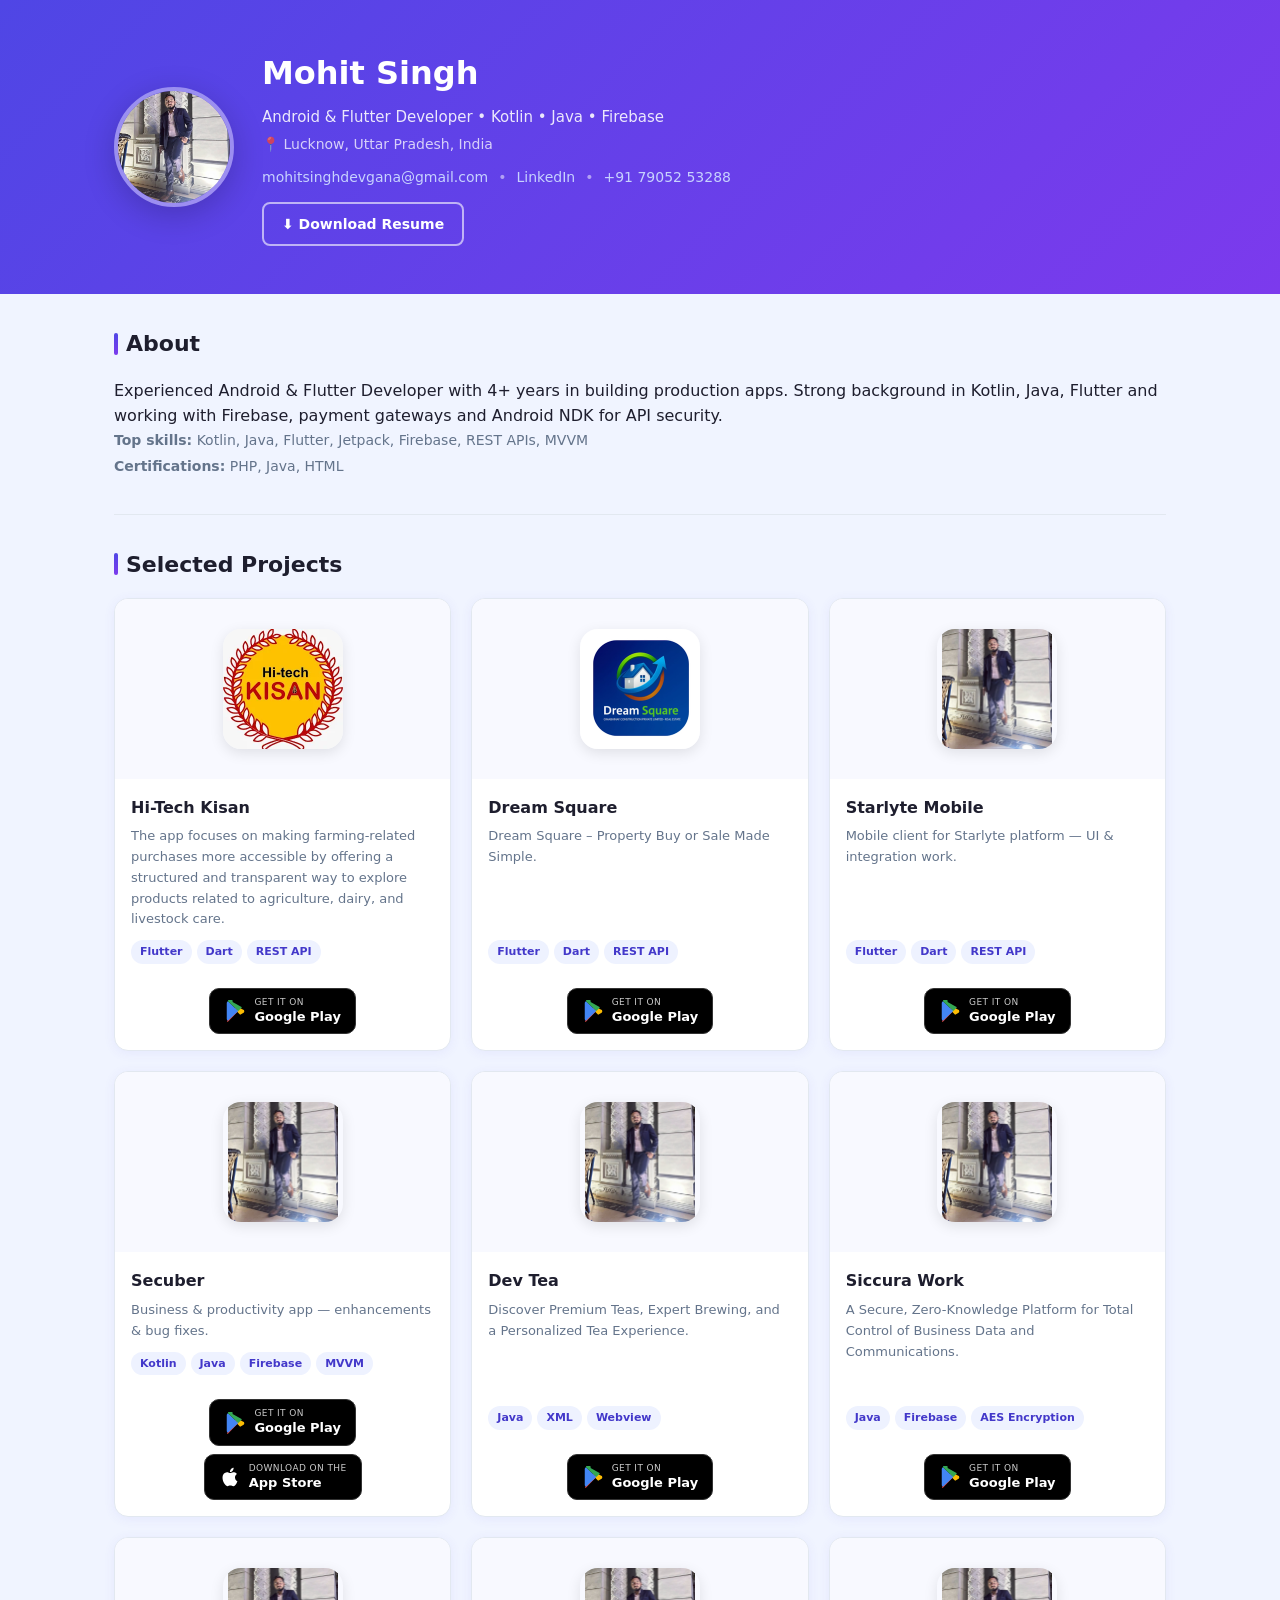
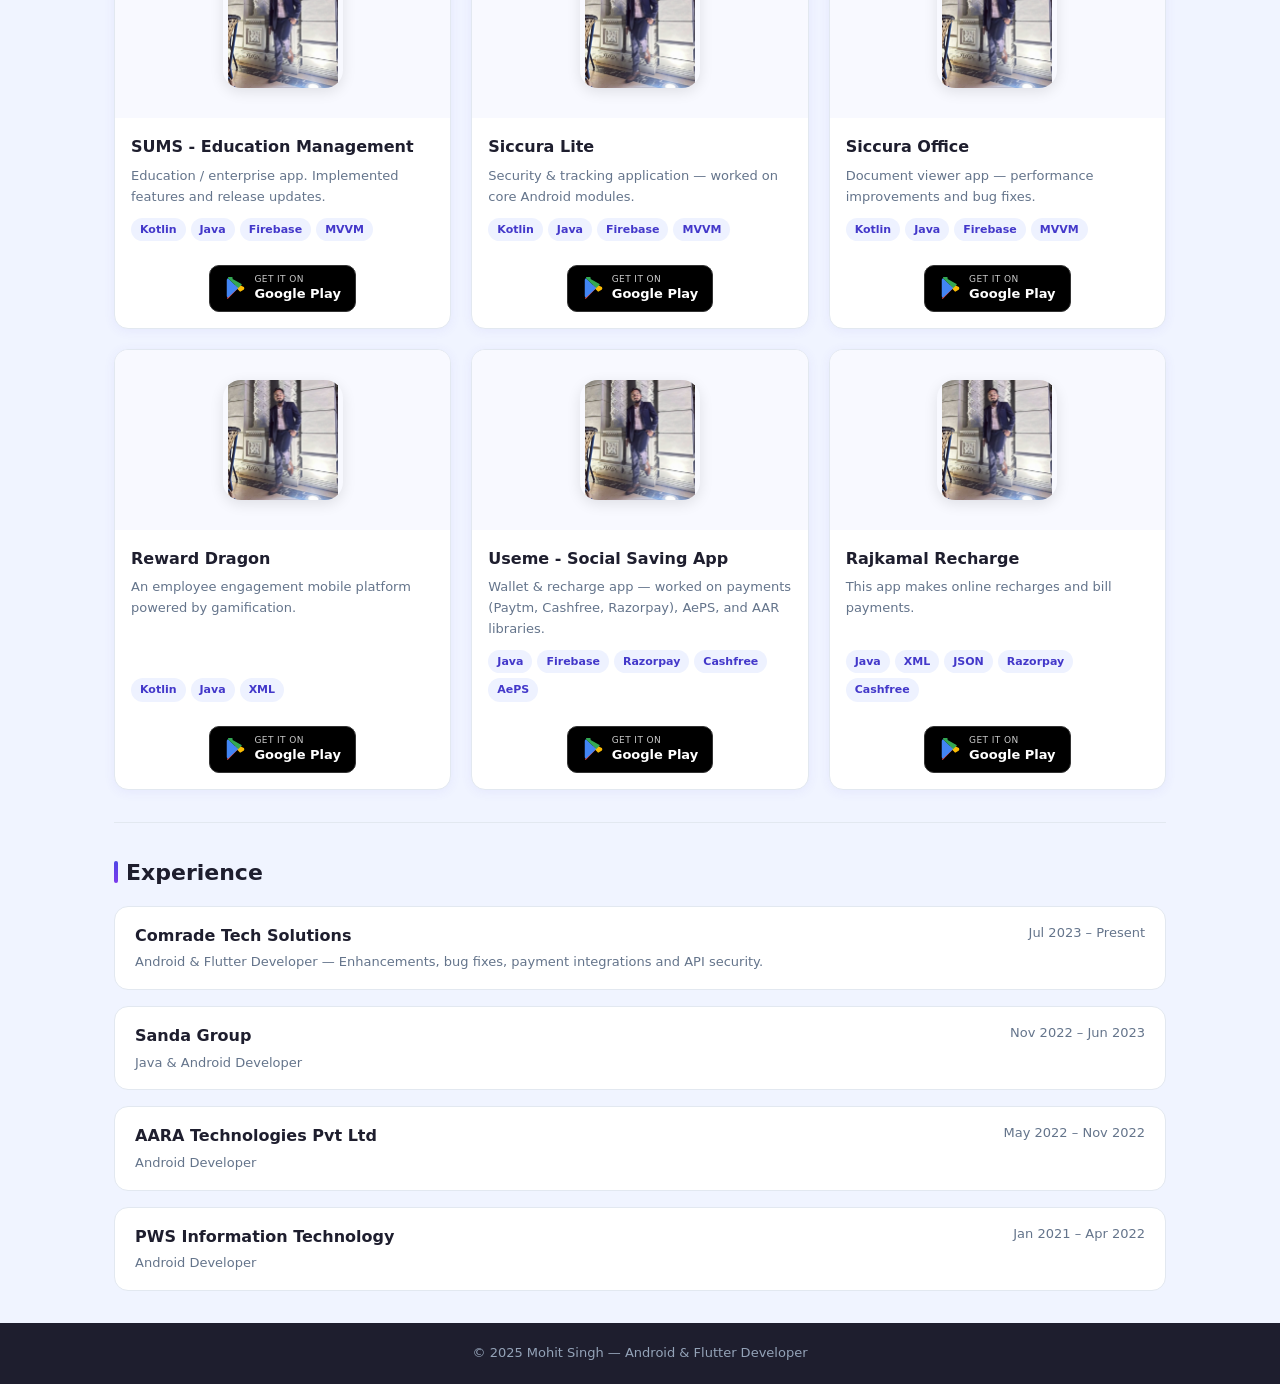
==== index.html @ af5aa631 "sss" ====
<!DOCTYPE html>
<html lang="en">
<head>
  <meta charset="utf-8" />
  <meta name="viewport" content="width=device-width,initial-scale=1" />
  <title>Mohit Singh — Android Developer</title>
  <link rel="icon" type="image/x-icon" href="assets/profile.jpg">
  <link rel="stylesheet" href="style.css" />
  <script src="https://www.google.com/recaptcha/api.js" async defer></script>
</head>

<body>

  <header class="hero">
    <div class="container hero-inner">
      <img class="avatar" src="assets/profile.jpg" alt="Mohit Singh">
      <div class="hero-text">
        <h1>Mohit Singh</h1>
        <p class="sub">Android &amp; Flutter Developer • Kotlin • Java • Firebase</p>
        <p class="location">📍 Lucknow, Uttar Pradesh, India</p>
        <div class="contact-row">
          <a href="mailto:mohitsinghdevgana@gmail.com">mohitsinghdevgana@gmail.com</a>
          <span>•</span>
          <a href="https://www.linkedin.com/in/ithakurmohit" target="_blank">LinkedIn</a>
          <span>•</span>
          <a href="tel:+917905253288">+91 79052 53288</a>
        </div>
        <a class="btn btn-outline" href="assets/Mohit_cv.pdf" download>⬇ Download Resume</a>
      </div>
    </div>
  </header>

  <main class="container">

    <section id="about">
      <h2>About</h2>
      <p>Experienced Android &amp; Flutter Developer with 4+ years in building production apps. Strong background in Kotlin, Java, Flutter and working with Firebase, payment gateways and Android NDK for API security.</p>
      <ul class="meta">
        <li><strong>Top skills:</strong> Kotlin, Java, Flutter, Jetpack, Firebase, REST APIs, MVVM</li>
        <li><strong>Certifications:</strong> PHP, Java, HTML</li>
      </ul>
    </section>

    <section id="projects">
      <h2>Selected Projects</h2>
      <div class="grid" id="projectGrid"></div>
    </section>

    <section id="experience">
      <h2>Experience</h2>
      <ul class="exp-list">
        <li>
          <div class="exp-header"><strong>Comrade Tech Solutions</strong> <span class="exp-date">Jul 2023 – Present</span></div>
          <p>Android &amp; Flutter Developer — Enhancements, bug fixes, payment integrations and API security.</p>
        </li>
        <li>
          <div class="exp-header"><strong>Sanda Group</strong> <span class="exp-date">Nov 2022 – Jun 2023</span></div>
          <p>Java &amp; Android Developer</p>
        </li>
        <li>
          <div class="exp-header"><strong>AARA Technologies Pvt Ltd</strong> <span class="exp-date">May 2022 – Nov 2022</span></div>
          <p>Android Developer</p>
        </li>
        <li>
          <div class="exp-header"><strong>PWS Information Technology</strong> <span class="exp-date">Jan 2021 – Apr 2022</span></div>
          <p>Android Developer</p>
        </li>
      </ul>
    </section>

  </main>

  <footer>
    <p>© 2025 Mohit Singh — Android &amp; Flutter Developer</p>
<button id="adminBtn" class="admin-btn hidden" onclick="toggleAdminPanel()">⚙ Manage Projects</button>  </footer>

  <!-- Admin Panel -->
  <div id="adminOverlay" class="modal">
    <div class="modal-content admin-panel">
      <span class="close" onclick="closeAdmin()">&times;</span>
      <div id="adminAuth">
  <h3>Admin Login</h3>

  <!-- 👇 NEW email field -->
  <input type="email" id="adminEmail" placeholder="Enter email" />

  <!-- existing password -->
  <input type="password" id="adminPass" placeholder="Enter password" />

  <div class="g-recaptcha" data-sitekey="6LcLB6MsAAAAACCI-E98G4OAeVahlOW-fv33IZEk"></div>
    <!-- 👇 Button + Loader -->
  <button class="btn" id="loginBtn" onclick="loginAdmin()">
    <span id="btnText">Login</span>
    <span id="btnLoader" class="hidden">⏳</span>
  </button>

  <!-- 👇 Error Message -->
  <p id="authError" class="error hidden"></p>
</div>
      <div id="adminForm" class="hidden">
        <h3 id="formTitle">Add New Project</h3>
        <input type="hidden" id="f-edit-id" value="" />
        <div class="form-grid">
          <div class="fetch-row">
            <input type="text" id="f-link" placeholder="Play Store URL — paste to auto-fetch" />
            <button class="btn btn-fetch" onclick="fetchAppDetails('play')">🔍 Play</button>
          </div>
          <div class="fetch-row">
            <input type="text" id="f-link-apple" placeholder="App Store URL — paste to auto-fetch" />
            <button class="btn btn-fetch btn-apple" onclick="fetchAppDetails('apple')">🍎 Apple</button>
          </div>
          <div id="fetchStatus" class="hidden fetch-status"></div>
          <input type="text" id="f-name" placeholder="Project Name *" />
          <div class="img-row">
            <input type="text" id="f-img" placeholder="Image URL or assets/app.png *" />
            <label class="upload-btn" title="Upload image">
              📁
              <input type="file" id="f-img-upload" accept="image/*" style="display:none" onchange="handleImgUpload(event)" />
            </label>
            <img id="f-img-preview" src="" alt="" class="img-preview hidden" />
          </div>
          <textarea id="f-desc" placeholder="Description *" rows="3"></textarea>
          <input type="text" id="f-tags" placeholder="Tech tags (comma separated) e.g. Kotlin, Firebase" />
          <div>
  <h4>Manage Tags</h4>

  <div id="tagList" class="tag-list"></div>

  <div class="tag-add-row">
    <input type="text" id="newTagInput" placeholder="Add new tag" />
    <button onclick="addNewTag()">➕ Add</button>
  </div>
</div>
          <div class="store-check-row">
            <label><input type="checkbox" id="f-has-play" checked /> Available on Play Store</label>
            <label><input type="checkbox" id="f-has-apple" /> Available on App Store</label>
          </div>
          <input type="text" id="f-link-apple-store" placeholder="App Store URL (if available)" />
        </div>
        <button class="btn" id="submitBtn" onclick="saveProject()">➕ Add Project</button>
        <button class="btn btn-cancel hidden" id="cancelEditBtn" onclick="cancelEdit()">✖ Cancel Edit</button>
        <p id="formMsg" class="success hidden">Project added!</p>
        <hr>
        <h3>Existing Projects</h3>
        <div id="adminProjectList"></div>
      </div>
    </div>
  </div>

  <script src="script.js"></script>
  <script type="module" src="firebase.js"></script>
</body>
</html>
---- style.css ----
:root {
  --bg: #f0f4ff;
  --card: #ffffff;
  --accent: #4f46e5;
  --accent2: #7c3aed;
  --text: #1e1e2e;
  --muted: #64748b;
  --border: #e2e8f0;
  --radius: 14px;
}

* { box-sizing: border-box; margin: 0; padding: 0; }

body {
  font-family: Inter, system-ui, Arial, sans-serif;
  background: var(--bg);
  color: var(--text);
  line-height: 1.6;
}

.container { max-width: 1100px; margin: 0 auto; padding: 0 24px; }

/* ── HERO ── */
.hero {
  background: linear-gradient(135deg, #4f46e5 0%, #7c3aed 100%);
  padding: 48px 0;
  color: #fff;
}

.hero-inner {
  display: flex;
  gap: 28px;
  align-items: center;
  flex-wrap: wrap;
}

.avatar {
  width: 120px;
  height: 120px;
  border-radius: 50%;
  object-fit: cover;
  border: 4px solid rgba(255,255,255,0.4);
  box-shadow: 0 8px 32px rgba(0,0,0,0.2);
  flex-shrink: 0;
}

.hero-text h1 { font-size: 32px; font-weight: 700; }
.sub { opacity: 0.88; margin: 6px 0 4px; font-size: 15px; }
.location { opacity: 0.75; font-size: 14px; margin-bottom: 10px; }

.contact-row {
  display: flex;
  flex-wrap: wrap;
  gap: 6px 10px;
  align-items: center;
  margin-bottom: 14px;
  font-size: 14px;
}
.contact-row a { color: #c7d2fe; text-decoration: none; }
.contact-row a:hover { color: #fff; }
.contact-row span { opacity: 0.5; }

/* ── BUTTONS ── */
.btn {
  display: inline-block;
  padding: 9px 18px;
  border-radius: 8px;
  background: var(--accent);
  color: #fff;
  text-decoration: none;
  font-weight: 600;
  font-size: 14px;
  border: none;
  cursor: pointer;
  transition: background 0.2s, transform 0.1s;
}
.btn:hover { background: var(--accent2); transform: translateY(-1px); }

.btn-outline {
  background: transparent;
  border: 2px solid rgba(255,255,255,0.6);
  color: #fff;
}
.btn-outline:hover { background: rgba(255,255,255,0.15); }

/* ── SECTIONS ── */
main { padding: 12px 0 40px; }

section {
  padding: 32px 0;
  border-bottom: 1px solid var(--border);
}
section:last-child { border-bottom: none; }

h2 {
  font-size: 22px;
  font-weight: 700;
  color: var(--text);
  margin-bottom: 16px;
  display: flex;
  align-items: center;
  gap: 8px;
}
h2::before {
  content: '';
  display: inline-block;
  width: 4px;
  height: 22px;
  background: linear-gradient(180deg, var(--accent), var(--accent2));
  border-radius: 4px;
}

.meta { list-style: none; color: var(--muted); font-size: 14px; }
.meta li { margin-bottom: 4px; }

/* ── PROJECT GRID ── */
.grid {
  display: grid;
  grid-template-columns: repeat(auto-fill, minmax(290px, 1fr));
  gap: 20px;
  margin-top: 8px;
}

.project {
  background: var(--card);
  border-radius: var(--radius);
  box-shadow: 0 2px 12px rgba(79,70,229,0.07);
  overflow: hidden;
  display: flex;
  flex-direction: column;
  transition: transform 0.2s, box-shadow 0.2s;
  border: 1px solid var(--border);
}
.project:hover {
  transform: translateY(-4px);
  box-shadow: 0 8px 28px rgba(79,70,229,0.14);
}

.project-img-wrap {
  background: #f8f9ff;
  display: flex;
  align-items: center;
  justify-content: center;
  padding: 20px;
  height: 180px;
}
.project-img-wrap img {
  width: 120px;
  height: 120px;
  object-fit: contain;
  border-radius: 18px;
  box-shadow: 0 4px 14px rgba(0,0,0,0.1);
}

.p-body {
  padding: 16px;
  display: flex;
  flex-direction: column;
  flex: 1;
}
.p-body h3 { font-size: 16px; font-weight: 700; margin-bottom: 6px; }
.p-body p { font-size: 13px; color: var(--muted); flex: 1; margin-bottom: 10px; }

.tech-stack { display: flex; flex-wrap: wrap; gap: 5px; margin-bottom: 12px; }
.tech-stack span {
  background: #eef2ff;
  color: #4338ca;
  font-size: 11px;
  font-weight: 600;
  padding: 3px 9px;
  border-radius: 20px;
}

/* ── EXPERIENCE ── */
.exp-list { list-style: none; display: flex; flex-direction: column; gap: 16px; }
.exp-list li {
  background: var(--card);
  border: 1px solid var(--border);
  border-radius: var(--radius);
  padding: 16px 20px;
}
.exp-header { display: flex; justify-content: space-between; flex-wrap: wrap; gap: 4px; margin-bottom: 4px; }
.exp-date { font-size: 13px; color: var(--muted); }
.exp-list p { font-size: 13px; color: var(--muted); margin: 0; }

/* ── FOOTER ── */
footer {
  background: var(--text);
  color: #94a3b8;
  text-align: center;
  padding: 20px;
  font-size: 13px;
  display: flex;
  flex-direction: column;
  align-items: center;
  gap: 10px;
}

.admin-btn {
  background: transparent;
  border: 1px solid #334155;
  color: #64748b;
  padding: 6px 14px;
  border-radius: 8px;
  cursor: pointer;
  font-size: 12px;
  transition: all 0.2s;
}
.admin-btn:hover { border-color: var(--accent); color: var(--accent); }

/* ── MODAL / ADMIN PANEL ── */
.modal {
  position: fixed;
  inset: 0;
  background: rgba(0,0,0,0.55);
  z-index: 999;
  align-items: center;
  justify-content: center;
  padding: 16px;
  display: none;
}
.modal.show { display: flex; }

.modal-content {
  background: #fff;
  border-radius: var(--radius);
  padding: 28px;
  width: 100%;
  max-width: 560px;
  max-height: 90vh;
  overflow-y: auto;
  position: relative;
}

.close {
  position: absolute;
  right: 18px;
  top: 14px;
  font-size: 24px;
  cursor: pointer;
  color: var(--muted);
  line-height: 1;
}
.close:hover { color: var(--text); }

.admin-panel h3 { font-size: 17px; margin-bottom: 14px; }

.form-grid {
  display: flex;
  flex-direction: column;
  gap: 10px;
  margin-bottom: 14px;
}
.form-grid input,
.form-grid textarea {
  width: 100%;
  padding: 10px 12px;
  border: 1px solid var(--border);
  border-radius: 8px;
  font-size: 14px;
  font-family: inherit;
  outline: none;
  transition: border 0.2s;
}
.form-grid input:focus,
.form-grid textarea:focus { border-color: var(--accent); }

.error { color: #dc2626; font-size: 13px; margin-top: 8px; }
.success { color: #16a34a; font-size: 13px; margin-top: 8px; }
.hidden {
  display: none;
}

.fetch-row {
  display: flex;
  gap: 8px;
}
.fetch-row input { flex: 1; }
.btn-fetch {
  background: #0f172a;
  white-space: nowrap;
  flex-shrink: 0;
}
.btn-fetch:hover { background: #1e293b; }

.store-btns {
  display: flex;
  flex-wrap: wrap;
  gap: 8px;
  margin-top: 12px;
  justify-content: center;
}

.store-badge {
  display: inline-flex;
  align-items: center;
  gap: 8px;
  padding: 8px 14px;
  border-radius: 10px;
  text-decoration: none;
  background: #000;
  color: #fff;
  border: 1px solid #333;
  transition: transform 0.15s, opacity 0.15s;
  min-width: 130px;
}
.store-badge:hover { transform: translateY(-2px); opacity: 0.85; }

.store-badge svg {
  width: 22px;
  height: 22px;
  flex-shrink: 0;
}

.store-badge span {
  display: flex;
  flex-direction: column;
  line-height: 1.3;
}

.store-badge span small {
  font-size: 9px;
  font-weight: 400;
  letter-spacing: 0.4px;
  text-transform: uppercase;
  opacity: 0.8;
}

.store-badge span b {
  font-size: 13px;
  font-weight: 700;
}

.store-check-row {
  display: flex;
  gap: 16px;
  flex-wrap: wrap;
  font-size: 14px;
  align-items: center;
}

.store-check-row label {
  display: flex;
  align-items: center;
  gap: 6px;
  cursor: pointer;
}

.upload-btn {
  background: #0f172a;
  color: #fff;
  border-radius: 8px;
  padding: 8px 12px;
  cursor: pointer;
  font-size: 16px;
  flex-shrink: 0;
  display: flex;
  align-items: center;
}

.upload-btn:hover { background: #1e293b; }

.btn-apple {
  background: #1c1c1e;
  white-space: nowrap;
  flex-shrink: 0;
}

.fetch-status {
  font-size: 13px;
  padding: 8px 12px;
  border-radius: 8px;
  background: #f0fdf4;
  color: #15803d;
  border: 1px solid #bbf7d0;
}
.fetch-status.error-status {
  background: #fef2f2;
  color: #dc2626;
  border-color: #fecaca;
}

.img-row {
  display: flex;
  gap: 10px;
  align-items: center;
}
.img-row input { flex: 1; }
.img-preview {
  width: 52px;
  height: 52px;
  border-radius: 10px;
  object-fit: cover;
  border: 1px solid var(--border);
  flex-shrink: 0;
}

.admin-project-item {
  display: flex;
  justify-content: space-between;
  align-items: center;
  padding: 10px 12px;
  border: 1px solid var(--border);
  border-radius: 8px;
  margin-bottom: 8px;
  font-size: 14px;
}
.admin-project-item button {
  background: #fee2e2;
  color: #dc2626;
  border: none;
  padding: 4px 10px;
  border-radius: 6px;
  cursor: pointer;
  font-size: 12px;
}
.admin-project-item button:hover { background: #fca5a5; }

.edit-btn {
  background: #e0f2fe !important;
  color: #0369a1 !important;
}
.edit-btn:hover { background: #bae6fd !important; }

.btn-cancel {
  background: #64748b;
  margin-left: 8px;
}
.btn-cancel:hover { background: #475569; }


.tag-list {
  display: flex;
  flex-wrap: wrap;
  gap: 8px;
  margin-bottom: 10px;
}

.tag-chip {
  background: #eee;
  padding: 6px 12px;
  border-radius: 20px;
  display: flex;
  gap: 6px;
  align-items: center;
  cursor: pointer;   /* 👈 important */
  transition: 0.2s;
}

.tag-chip:hover {
  transform: scale(1.05);
}

.tag-chip.active {
  background: #4caf50;
  color: white;
}

#loginBtn {
  display: flex;
  align-items: center;
  justify-content: center;
  gap: 6px;
}

#btnLoader {
  animation: spin 1s linear infinite;
}

@keyframes spin {
  0% { transform: rotate(0deg); }
  100% { transform: rotate(360deg); }
}

.error {
  color: red;
  margin-top: 8px;
}

/* ── RESPONSIVE ── */
@media (max-width: 600px) {
  .hero-inner { flex-direction: column; text-align: center; }
  .contact-row { justify-content: center; }
  .hero-text h1 { font-size: 26px; }
}
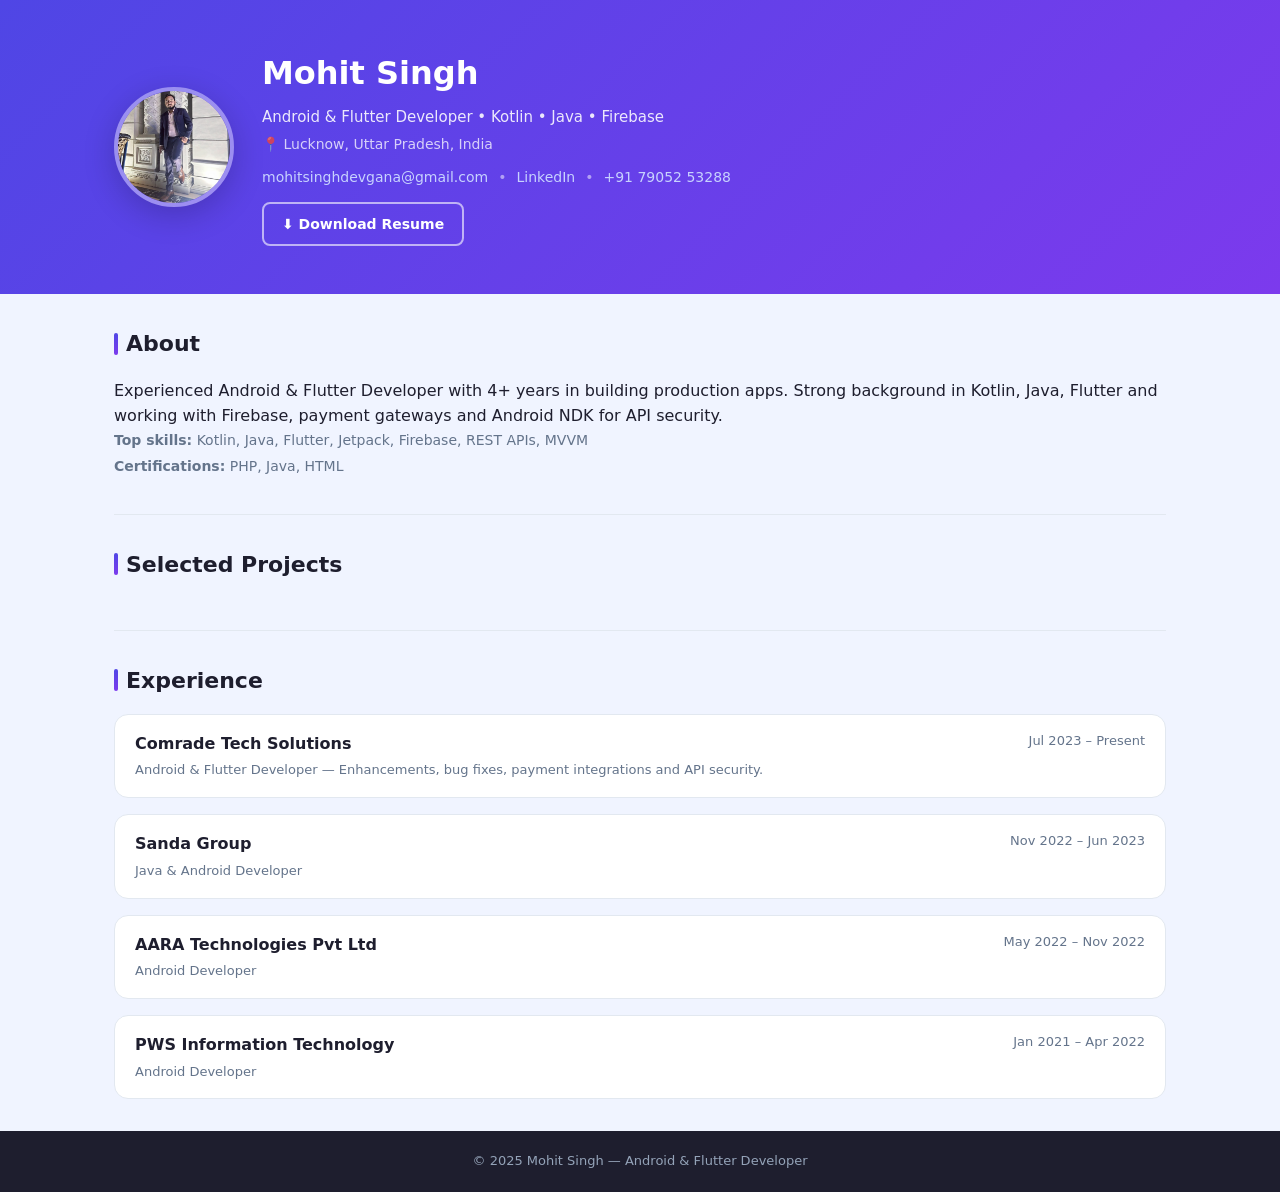
==== commit 516dacc9: "added firebase" ====
--- a/index.html
+++ b/index.html
@@ -147,7 +147,7 @@
     </div>
   </div>
 
-  <script src="script.js"></script>
+  <script type="module" src="script.js"></script>
   <script type="module" src="firebase.js"></script>
 </body>
 </html>
--- a/style.css
+++ b/style.css
@@ -268,7 +268,7 @@
 .error { color: #dc2626; font-size: 13px; margin-top: 8px; }
 .success { color: #16a34a; font-size: 13px; margin-top: 8px; }
 .hidden {
-  display: none;
+  display: none !important;
 }
 
 .fetch-row {
@@ -477,6 +477,10 @@
   margin-top: 8px;
 }
 
+#adminForm {
+  display: none;
+}
+
 /* ── RESPONSIVE ── */
 @media (max-width: 600px) {
   .hero-inner { flex-direction: column; text-align: center; }
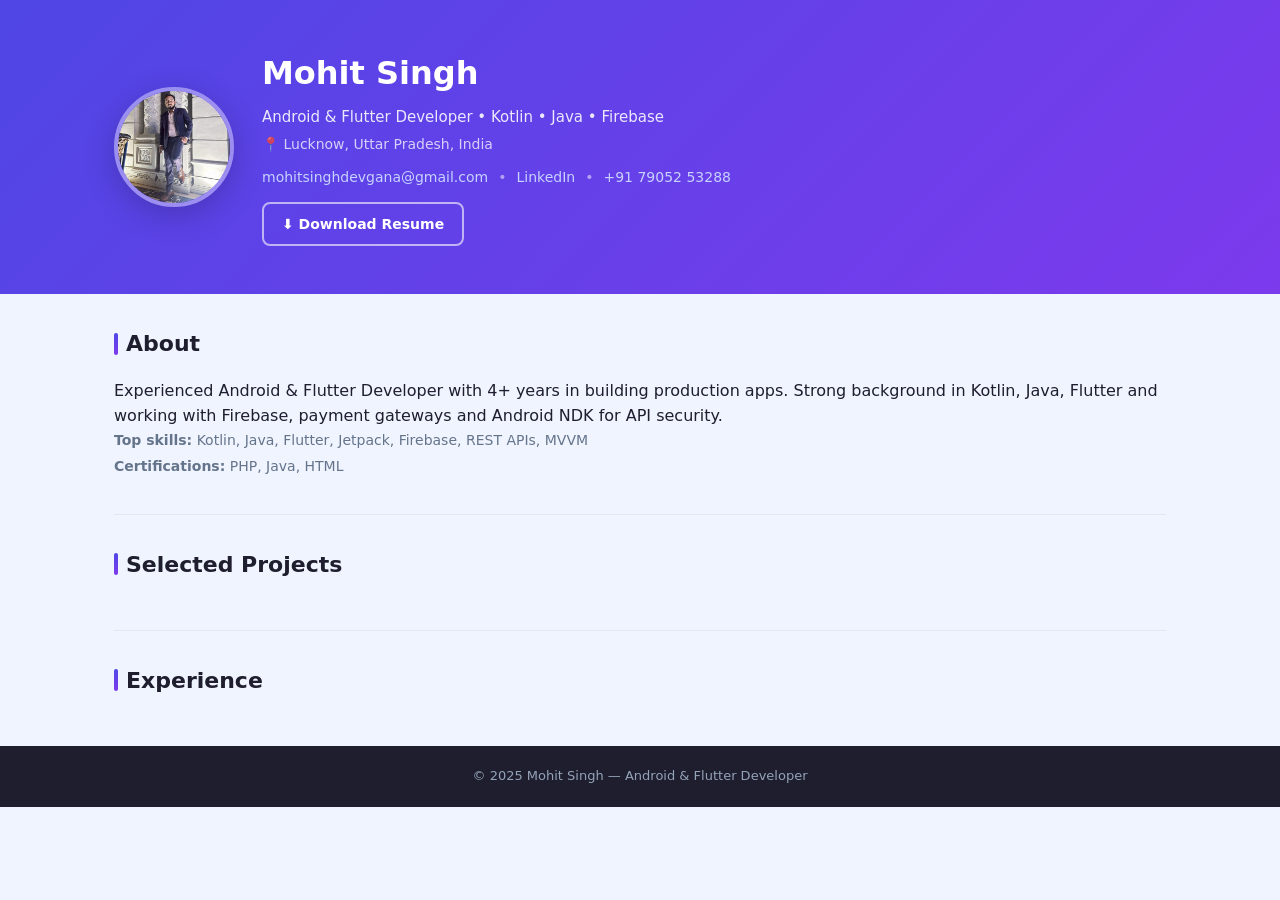
==== commit 9778b2ad: "- project list shorting with drag and drop added - exprience add/update/delete option added with adm" ====
--- a/index.html
+++ b/index.html
@@ -1,5 +1,6 @@
 <!DOCTYPE html>
 <html lang="en">
+
 <head>
   <meta charset="utf-8" />
   <meta name="viewport" content="width=device-width,initial-scale=1" />
@@ -34,7 +35,8 @@
 
     <section id="about">
       <h2>About</h2>
-      <p>Experienced Android &amp; Flutter Developer with 4+ years in building production apps. Strong background in Kotlin, Java, Flutter and working with Firebase, payment gateways and Android NDK for API security.</p>
+      <p>Experienced Android &amp; Flutter Developer with 4+ years in building production apps. Strong background in
+        Kotlin, Java, Flutter and working with Firebase, payment gateways and Android NDK for API security.</p>
       <ul class="meta">
         <li><strong>Top skills:</strong> Kotlin, Java, Flutter, Jetpack, Firebase, REST APIs, MVVM</li>
         <li><strong>Certifications:</strong> PHP, Java, HTML</li>
@@ -48,23 +50,8 @@
 
     <section id="experience">
       <h2>Experience</h2>
-      <ul class="exp-list">
-        <li>
-          <div class="exp-header"><strong>Comrade Tech Solutions</strong> <span class="exp-date">Jul 2023 – Present</span></div>
-          <p>Android &amp; Flutter Developer — Enhancements, bug fixes, payment integrations and API security.</p>
-        </li>
-        <li>
-          <div class="exp-header"><strong>Sanda Group</strong> <span class="exp-date">Nov 2022 – Jun 2023</span></div>
-          <p>Java &amp; Android Developer</p>
-        </li>
-        <li>
-          <div class="exp-header"><strong>AARA Technologies Pvt Ltd</strong> <span class="exp-date">May 2022 – Nov 2022</span></div>
-          <p>Android Developer</p>
-        </li>
-        <li>
-          <div class="exp-header"><strong>PWS Information Technology</strong> <span class="exp-date">Jan 2021 – Apr 2022</span></div>
-          <p>Android Developer</p>
-        </li>
+      <ul class="exp-list" id="experienceList">
+        <!-- Rendered dynamically from Firestore -->
       </ul>
     </section>
 
@@ -72,82 +59,158 @@
 
   <footer>
     <p>© 2025 Mohit Singh — Android &amp; Flutter Developer</p>
-<button id="adminBtn" class="admin-btn hidden" onclick="toggleAdminPanel()">⚙ Manage Projects</button>  </footer>
+    <button id="adminBtn" class="admin-btn hidden">⚙ Admin Panel</button>
+  </footer>
 
   <!-- Admin Panel -->
   <div id="adminOverlay" class="modal">
     <div class="modal-content admin-panel">
-      <span class="close" onclick="closeAdmin()">&times;</span>
+      <span class="close" id="closeAdminBtn">&times;</span>
       <div id="adminAuth">
-  <h3>Admin Login</h3>
-
-  <!-- 👇 NEW email field -->
-  <input type="email" id="adminEmail" placeholder="Enter email" />
-
-  <!-- existing password -->
-  <input type="password" id="adminPass" placeholder="Enter password" />
-
-  <div class="g-recaptcha" data-sitekey="6LcLB6MsAAAAACCI-E98G4OAeVahlOW-fv33IZEk"></div>
-    <!-- 👇 Button + Loader -->
-  <button class="btn" id="loginBtn" onclick="loginAdmin()">
-    <span id="btnText">Login</span>
-    <span id="btnLoader" class="hidden">⏳</span>
-  </button>
-
-  <!-- 👇 Error Message -->
-  <p id="authError" class="error hidden"></p>
-</div>
+        <h3>Admin Login</h3>
+
+        <!-- 👇 NEW email field -->
+        <input type="email" id="adminEmail" placeholder="Enter email" />
+
+        <!-- existing password -->
+        <input type="password" id="adminPass" placeholder="Enter password" />
+
+        <div class="g-recaptcha" data-sitekey="6LcLB6MsAAAAACCI-E98G4OAeVahlOW-fv33IZEk"></div>
+        <!-- 👇 Button + Loader -->
+        <button class="btn" id="loginBtn">
+          <span id="btnText">Login</span>
+          <span id="btnLoader" class="hidden">⏳</span>
+        </button>
+
+        <!-- 👇 Error Message -->
+        <p id="authError" class="error hidden"></p>
+      </div>
       <div id="adminForm" class="hidden">
-        <h3 id="formTitle">Add New Project</h3>
-        <input type="hidden" id="f-edit-id" value="" />
-        <div class="form-grid">
-          <div class="fetch-row">
-            <input type="text" id="f-link" placeholder="Play Store URL — paste to auto-fetch" />
-            <button class="btn btn-fetch" onclick="fetchAppDetails('play')">🔍 Play</button>
+        <div class="admin-tabs">
+          <button type="button" class="tab-btn active" id="tabProjectsBtn">Projects</button>
+          <button type="button" class="tab-btn" id="tabExperienceBtn">Experience</button>
+        </div>
+
+        <!-- Projects Section -->
+        <div id="projectsSection">
+          <h3 id="formTitle">Add New Project</h3>
+          <input type="hidden" id="f-edit-id" value="" />
+          <div class="form-grid">
+            <div class="fetch-row">
+              <input type="text" id="f-link" placeholder="Play Store URL — paste to auto-fetch" />
+              <button class="btn btn-fetch" id="playFetchBtn">🔍 Play</button>
+            </div>
+            <div class="fetch-row">
+              <input type="text" id="f-link-apple" placeholder="App Store URL — paste to auto-fetch" />
+              <button class="btn btn-fetch btn-apple" id="appleFetchBtn">🍎 Apple</button>
+            </div>
+            <div id="fetchStatus" class="hidden fetch-status"></div>
+            <input type="text" id="f-name" placeholder="Project Name *" />
+            <div class="img-row">
+              <input type="text" id="f-img" placeholder="Image URL or assets/app.png *" />
+              <label class="upload-btn" title="Upload image">
+                📁
+                <input type="file" id="f-img-upload" accept="image/*" style="display:none" />
+              </label>
+              <img id="f-img-preview" src="" alt="" class="img-preview hidden" referrerpolicy="no-referrer" />
+            </div>
+            <textarea id="f-desc" placeholder="Description *" rows="3"></textarea>
+            <input type="text" id="f-tags" placeholder="Tech tags (comma separated) e.g. Kotlin, Firebase" />
+            <div>
+              <h4>Manage Tags</h4>
+
+              <div id="tagList" class="tag-list"></div>
+
+              <div class="tag-add-row">
+                <input type="text" id="newTagInput" placeholder="Add new tag" />
+                <button id="addTagBtn">➕ Add</button>
+              </div>
+            </div>
+            <div class="store-check-row">
+              <label><input type="checkbox" id="f-has-play" checked /> Available on Play Store</label>
+              <label><input type="checkbox" id="f-has-apple" /> Available on App Store</label>
+            </div>
+            <input type="text" id="f-link-apple-store" placeholder="App Store URL (if available)" />
           </div>
-          <div class="fetch-row">
-            <input type="text" id="f-link-apple" placeholder="App Store URL — paste to auto-fetch" />
-            <button class="btn btn-fetch btn-apple" onclick="fetchAppDetails('apple')">🍎 Apple</button>
+          <button class="btn" id="submitBtn">➕ Add Project</button>
+          <button class="btn btn-cancel hidden" id="cancelEditBtn">✖ Cancel Edit</button>
+          <p id="formMsg" class="success hidden">Project added!</p>
+          <hr>
+          <h3>Existing Projects</h3>
+          <div id="adminProjectList"></div>
+        </div>
+
+        <!-- Experience Section -->
+        <div id="experienceSection" class="hidden">
+          <h3 id="expFormTitle">Add New Experience</h3>
+          <input type="hidden" id="f-exp-edit-id" value="" />
+          <div class="form-grid">
+            <input type="text" id="f-exp-company" placeholder="Company Name *" />
+            <div class="duration-group"
+              style="display: flex; flex-direction: column; gap: 8px; border: 1px solid var(--border); padding: 12px; border-radius: 8px; background: #fafafa; text-align: left;">
+              <label style="font-weight: 600; font-size: 13px; color: var(--text);">Duration *</label>
+
+              <div style="display: flex; gap: 10px; align-items: center; flex-wrap: wrap;">
+                <div style="flex: 1; min-width: 120px; display: flex; flex-direction: column; gap: 4px;">
+                  <span style="font-size: 11px; color: var(--muted); font-weight: 500;">Start Month</span>
+                  <select id="f-exp-start-month"
+                    style="width: 100%; padding: 8px; border: 1px solid var(--border); border-radius: 6px; font-family: inherit; font-size: 13px;"></select>
+                </div>
+                <div style="flex: 1; min-width: 120px; display: flex; flex-direction: column; gap: 4px;">
+                  <span style="font-size: 11px; color: var(--muted); font-weight: 500;">Start Year</span>
+                  <select id="f-exp-start-year"
+                    style="width: 100%; padding: 8px; border: 1px solid var(--border); border-radius: 6px; font-family: inherit; font-size: 13px;"></select>
+                </div>
+              </div>
+
+              <div style="margin-top: 6px;">
+                <label
+                  style="display: inline-flex; align-items: center; gap: 6px; cursor: pointer; font-size: 13px; font-weight: 500; color: var(--text);">
+                  <input type="checkbox" id="f-exp-present" checked /> Currently working here (Present)
+                </label>
+              </div>
+
+              <div id="expEndDateRow"
+                style="display: none; gap: 10px; align-items: center; flex-wrap: wrap; margin-top: 4px;">
+                <div style="flex: 1; min-width: 120px; display: flex; flex-direction: column; gap: 4px;">
+                  <span style="font-size: 11px; color: var(--muted); font-weight: 500;">End Month</span>
+                  <select id="f-exp-end-month"
+                    style="width: 100%; padding: 8px; border: 1px solid var(--border); border-radius: 6px; font-family: inherit; font-size: 13px;"></select>
+                </div>
+                <div style="flex: 1; min-width: 120px; display: flex; flex-direction: column; gap: 4px;">
+                  <span style="font-size: 11px; color: var(--muted); font-weight: 500;">End Year</span>
+                  <select id="f-exp-end-year"
+                    style="width: 100%; padding: 8px; border: 1px solid var(--border); border-radius: 6px; font-family: inherit; font-size: 13px;"></select>
+                </div>
+              </div>
+            </div>
+            <input type="text" id="f-exp-role" placeholder="Roles / Skills (comma separated) e.g. Kotlin, Flutter" />
+            <div>
+              <h4 style="font-size: 13px; font-weight: 600; margin-bottom: 6px; color: var(--text);">Manage Roles/Skills
+              </h4>
+              <div id="expRoleList" class="tag-list"></div>
+              <div class="tag-add-row" style="display: flex; gap: 8px; margin-top: 8px;">
+                <input type="text" id="newExpRoleInput" placeholder="Add new role" style="flex: 1;" />
+                <button id="addExpRoleBtn" type="button" class="btn" style="padding: 6px 12px; font-size: 13px;">➕
+                  Add</button>
+              </div>
+            </div>
+            <textarea id="f-exp-desc" placeholder="Description / Responsibilities (optional)" rows="3"
+              style="margin-top: 10px;"></textarea>
           </div>
-          <div id="fetchStatus" class="hidden fetch-status"></div>
-          <input type="text" id="f-name" placeholder="Project Name *" />
-          <div class="img-row">
-            <input type="text" id="f-img" placeholder="Image URL or assets/app.png *" />
-            <label class="upload-btn" title="Upload image">
-              📁
-              <input type="file" id="f-img-upload" accept="image/*" style="display:none" onchange="handleImgUpload(event)" />
-            </label>
-            <img id="f-img-preview" src="" alt="" class="img-preview hidden" />
-          </div>
-          <textarea id="f-desc" placeholder="Description *" rows="3"></textarea>
-          <input type="text" id="f-tags" placeholder="Tech tags (comma separated) e.g. Kotlin, Firebase" />
-          <div>
-  <h4>Manage Tags</h4>
-
-  <div id="tagList" class="tag-list"></div>
-
-  <div class="tag-add-row">
-    <input type="text" id="newTagInput" placeholder="Add new tag" />
-    <button onclick="addNewTag()">➕ Add</button>
-  </div>
-</div>
-          <div class="store-check-row">
-            <label><input type="checkbox" id="f-has-play" checked /> Available on Play Store</label>
-            <label><input type="checkbox" id="f-has-apple" /> Available on App Store</label>
-          </div>
-          <input type="text" id="f-link-apple-store" placeholder="App Store URL (if available)" />
-        </div>
-        <button class="btn" id="submitBtn" onclick="saveProject()">➕ Add Project</button>
-        <button class="btn btn-cancel hidden" id="cancelEditBtn" onclick="cancelEdit()">✖ Cancel Edit</button>
-        <p id="formMsg" class="success hidden">Project added!</p>
-        <hr>
-        <h3>Existing Projects</h3>
-        <div id="adminProjectList"></div>
+          <button class="btn" id="submitExpBtn">➕ Add Experience</button>
+          <button class="btn btn-cancel hidden" id="cancelExpEditBtn">✖ Cancel Edit</button>
+          <p id="expFormMsg" class="success hidden">Experience added!</p>
+          <hr>
+          <h3>Existing Experience</h3>
+          <div id="adminExperienceList"></div>
+        </div>
       </div>
     </div>
   </div>
 
+  <script type="module" src="firebase.js"></script>
   <script type="module" src="script.js"></script>
-  <script type="module" src="firebase.js"></script>
 </body>
-</html>
+
+</html>
--- a/style.css
+++ b/style.css
@@ -268,7 +268,18 @@
 .error { color: #dc2626; font-size: 13px; margin-top: 8px; }
 .success { color: #16a34a; font-size: 13px; margin-top: 8px; }
 .hidden {
-  display: none !important;
+  display: none !important;   /* Agar ye hai to theek hai, warna daal do */
+}
+
+#formMsg {
+  position: initial;
+  bottom: 20px;
+  right: 20px;
+  background: #16a34a;
+  color: white;
+  padding: 12px 20px;
+  border-radius: 8px;
+  box-shadow: 0 2px 10px rgba(0,0,0,0.2);
 }
 
 .fetch-row {
@@ -477,8 +488,64 @@
   margin-top: 8px;
 }
 
-#adminForm {
-  display: none;
+
+/* ── ADMIN TABS ── */
+.admin-tabs {
+  display: flex;
+  gap: 8px;
+  margin-bottom: 20px;
+  border-bottom: 2px solid var(--border);
+  padding-bottom: 10px;
+}
+
+.tab-btn {
+  flex: 1;
+  padding: 8px 16px;
+  border: none;
+  background: transparent;
+  font-weight: 600;
+  font-size: 14px;
+  color: var(--muted);
+  cursor: pointer;
+  border-bottom: 2px solid transparent;
+  margin-bottom: -12px;
+  transition: all 0.2s;
+}
+
+.tab-btn:hover {
+  color: var(--accent);
+}
+
+.tab-btn.active {
+  color: var(--accent);
+  border-bottom-color: var(--accent);
+}
+
+/* ── ADMIN EXPERIENCE ITEM ── */
+.admin-experience-item {
+  display: flex;
+  justify-content: space-between;
+  align-items: center;
+  padding: 10px 12px;
+  border: 1px solid var(--border);
+  border-radius: 8px;
+  margin-bottom: 8px;
+  font-size: 14px;
+  background: #fff;
+}
+
+.admin-experience-item button {
+  background: #fee2e2;
+  color: #dc2626;
+  border: none;
+  padding: 4px 10px;
+  border-radius: 6px;
+  cursor: pointer;
+  font-size: 12px;
+}
+
+.admin-experience-item button:hover {
+  background: #fca5a5;
 }
 
 /* ── RESPONSIVE ── */
